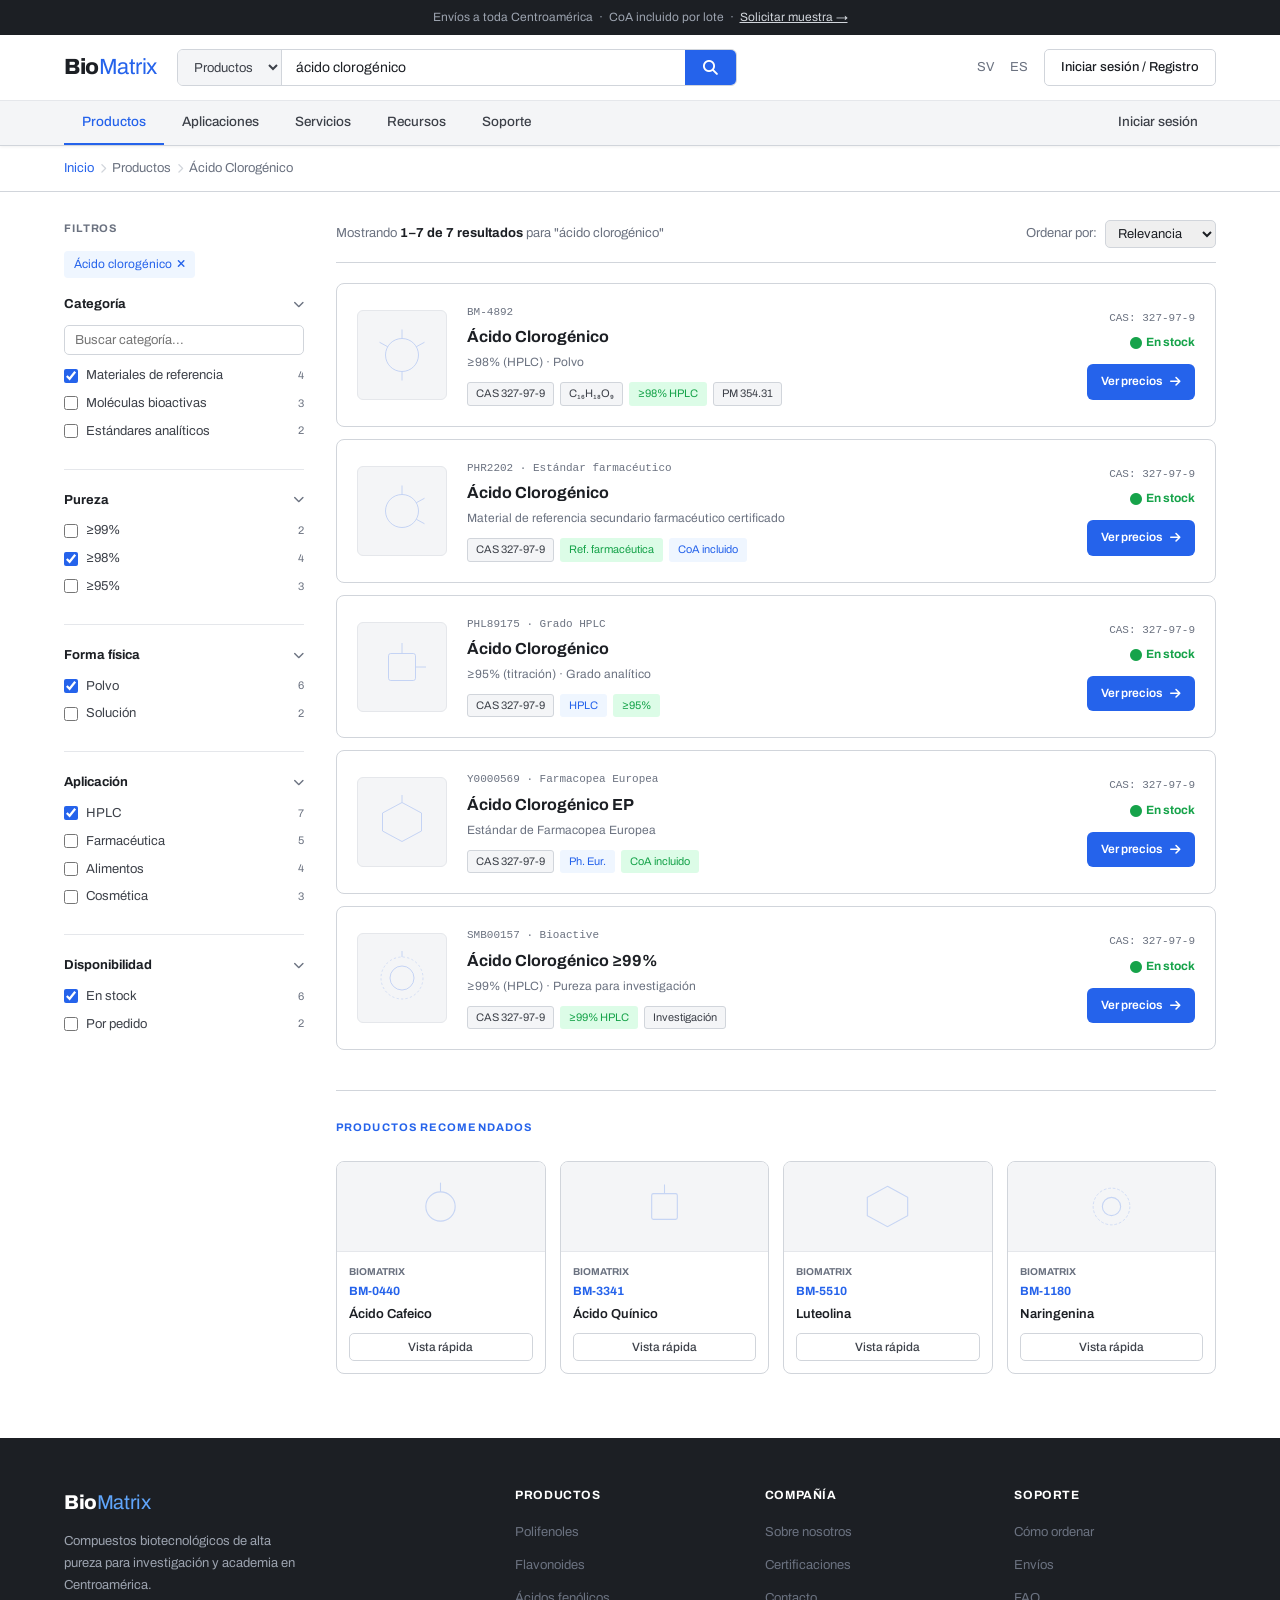
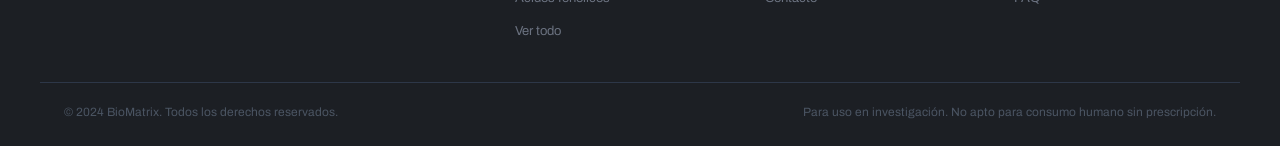
==== catalogo.html @ c0905fe7 "Add files via upload" ====
<!DOCTYPE html>
<html lang="es">
<head>
<meta charset="UTF-8">
<meta name="viewport" content="width=device-width, initial-scale=1.0">
<title>Catálogo | BioMatrix</title>
<link rel="stylesheet" href="style.css">
<link rel="stylesheet" href="https://cdnjs.cloudflare.com/ajax/libs/font-awesome/6.5.0/css/all.min.css">
</head>
<body>
<div class="topbar">Envíos a toda Centroamérica &nbsp;·&nbsp; CoA incluido por lote &nbsp;·&nbsp; <a href="contacto.html">Solicitar muestra →</a></div>
<header>
  <div class="header-top">
    <div class="logo"><a href="index.html" style="color:inherit;">Bio<span>Matrix</span></a></div>
    <div class="search-wrap">
      <select><option>Productos</option><option>CAS</option></select>
      <input type="text" placeholder="Nombre de producto, número CAS..." value="ácido clorogénico">
      <button class="search-btn"><i class="fa fa-magnifying-glass"></i></button>
    </div>
    <div class="header-actions">
      <a href="#">SV</a><a href="#">ES</a>
      <a href="contacto.html" class="btn-login">Iniciar sesión / Registro</a>
    </div>
    <button class="hamburger" onclick="document.querySelector('.mobile-nav').classList.toggle('open')"><i class="fa fa-bars"></i></button>
  </div>
  <nav class="header-nav">
    <ul>
      <li><a href="catalogo.html" class="active">Productos</a></li>
      <li><a href="#">Aplicaciones</a></li>
      <li><a href="#">Servicios</a></li>
      <li><a href="#">Recursos</a></li>
      <li><a href="#">Soporte</a></li>
      <li class="nav-right"><a href="contacto.html">Iniciar sesión</a></li>
    </ul>
  </nav>
  <div class="mobile-nav">
    <a href="index.html"><i class="fa fa-house" style="width:18px;"></i> Inicio</a>
    <a href="catalogo.html"><i class="fa fa-flask" style="width:18px;"></i> Productos</a>
    <a href="contacto.html"><i class="fa fa-envelope" style="width:18px;"></i> Contacto</a>
    <a href="contacto.html"><i class="fa fa-right-to-bracket" style="width:18px;"></i> Iniciar sesión</a>
  </div>
</header>
<div class="breadcrumb-bar">
  <div class="breadcrumb">
    <a href="index.html">Inicio</a><i class="fa fa-chevron-right"></i>
    <span>Productos</span><i class="fa fa-chevron-right"></i>
    <span>Ácido Clorogénico</span>
  </div>
</div>

<div class="catalog-layout">
  <aside class="sidebar">
    <div class="sidebar-title">Filtros</div>
    <div class="applied-filters">
      <span class="filter-tag">Ácido clorogénico <i class="fa fa-xmark"></i></span>
    </div>
    <div class="filter-group">
      <div class="filter-group-title">Categoría <i class="fa fa-chevron-down"></i></div>
      <input class="search-filter" type="text" placeholder="Buscar categoría...">
      <div class="filter-option"><input type="checkbox" id="ref" checked><label for="ref">Materiales de referencia</label><span class="filter-count">4</span></div>
      <div class="filter-option"><input type="checkbox" id="bio"><label for="bio">Moléculas bioactivas</label><span class="filter-count">3</span></div>
      <div class="filter-option"><input type="checkbox" id="std"><label for="std">Estándares analíticos</label><span class="filter-count">2</span></div>
    </div>
    <div class="filter-group">
      <div class="filter-group-title">Pureza <i class="fa fa-chevron-down"></i></div>
      <div class="filter-option"><input type="checkbox" id="p99"><label for="p99">≥99%</label><span class="filter-count">2</span></div>
      <div class="filter-option"><input type="checkbox" id="p98" checked><label for="p98">≥98%</label><span class="filter-count">4</span></div>
      <div class="filter-option"><input type="checkbox" id="p95"><label for="p95">≥95%</label><span class="filter-count">3</span></div>
    </div>
    <div class="filter-group">
      <div class="filter-group-title">Forma física <i class="fa fa-chevron-down"></i></div>
      <div class="filter-option"><input type="checkbox" id="powder" checked><label for="powder">Polvo</label><span class="filter-count">6</span></div>
      <div class="filter-option"><input type="checkbox" id="sol"><label for="sol">Solución</label><span class="filter-count">2</span></div>
    </div>
    <div class="filter-group">
      <div class="filter-group-title">Aplicación <i class="fa fa-chevron-down"></i></div>
      <div class="filter-option"><input type="checkbox" id="hplc" checked><label for="hplc">HPLC</label><span class="filter-count">7</span></div>
      <div class="filter-option"><input type="checkbox" id="pharma"><label for="pharma">Farmacéutica</label><span class="filter-count">5</span></div>
      <div class="filter-option"><input type="checkbox" id="food"><label for="food">Alimentos</label><span class="filter-count">4</span></div>
      <div class="filter-option"><input type="checkbox" id="cosm"><label for="cosm">Cosmética</label><span class="filter-count">3</span></div>
    </div>
    <div class="filter-group">
      <div class="filter-group-title">Disponibilidad <i class="fa fa-chevron-down"></i></div>
      <div class="filter-option"><input type="checkbox" id="stock" checked><label for="stock">En stock</label><span class="filter-count">6</span></div>
      <div class="filter-option"><input type="checkbox" id="order"><label for="order">Por pedido</label><span class="filter-count">2</span></div>
    </div>
  </aside>

  <main class="catalog-main">
    <div class="catalog-header">
      <div class="catalog-count">Mostrando <strong>1–7 de 7 resultados</strong> para "ácido clorogénico"</div>
      <div class="catalog-sort">
        Ordenar por:
        <select><option>Relevancia</option><option>Nombre A–Z</option><option>Pureza</option></select>
      </div>
    </div>

    <div class="product-list">
      <div class="product-row">
        <div class="pr-img"><svg viewBox="0 0 80 80" fill="none"><circle cx="40" cy="40" r="22" stroke="#2563eb" stroke-width="1.2"/><line x1="40" y1="18" x2="40" y2="6" stroke="#2563eb" stroke-width="1.2"/><line x1="40" y1="62" x2="40" y2="74" stroke="#2563eb" stroke-width="1.2"/><line x1="21" y1="29" x2="10" y2="23" stroke="#2563eb" stroke-width="1.2"/><line x1="59" y1="29" x2="70" y2="23" stroke="#2563eb" stroke-width="1.2"/></svg></div>
        <div>
          <div class="pr-ref">BM-4892</div>
          <div class="pr-name"><a href="producto.html">Ácido Clorogénico</a></div>
          <div class="pr-synonym">≥98% (HPLC) · Polvo</div>
          <div class="pr-tags">
            <span class="pr-tag">CAS 327-97-9</span>
            <span class="pr-tag">C₁₆H₁₈O₉</span>
            <span class="pr-tag green">≥98% HPLC</span>
            <span class="pr-tag">PM 354.31</span>
          </div>
        </div>
        <div class="pr-right">
          <div class="pr-cas">CAS: 327-97-9</div>
          <div class="pr-stock in"><i class="fa fa-circle"></i> En stock</div>
          <a href="producto.html" class="btn-primary" style="font-size:12px;padding:8px 14px;">Ver precios <i class="fa fa-arrow-right"></i></a>
        </div>
      </div>

      <div class="product-row">
        <div class="pr-img"><svg viewBox="0 0 80 80" fill="none"><circle cx="40" cy="40" r="22" stroke="#2563eb" stroke-width="1.2"/><line x1="40" y1="18" x2="40" y2="6" stroke="#2563eb" stroke-width="1.2"/><line x1="59" y1="29" x2="70" y2="23" stroke="#2563eb" stroke-width="1.2"/><line x1="59" y1="51" x2="70" y2="57" stroke="#2563eb" stroke-width="1.2"/></svg></div>
        <div>
          <div class="pr-ref">PHR2202 · Estándar farmacéutico</div>
          <div class="pr-name"><a href="producto.html">Ácido Clorogénico</a></div>
          <div class="pr-synonym">Material de referencia secundario farmacéutico certificado</div>
          <div class="pr-tags">
            <span class="pr-tag">CAS 327-97-9</span>
            <span class="pr-tag green">Ref. farmacéutica</span>
            <span class="pr-tag blue">CoA incluido</span>
          </div>
        </div>
        <div class="pr-right">
          <div class="pr-cas">CAS: 327-97-9</div>
          <div class="pr-stock in"><i class="fa fa-circle"></i> En stock</div>
          <a href="producto.html" class="btn-primary" style="font-size:12px;padding:8px 14px;">Ver precios <i class="fa fa-arrow-right"></i></a>
        </div>
      </div>

      <div class="product-row">
        <div class="pr-img"><svg viewBox="0 0 80 80" fill="none"><rect x="22" y="22" width="36" height="36" stroke="#2563eb" stroke-width="1.2" rx="3"/><line x1="40" y1="22" x2="40" y2="8" stroke="#2563eb" stroke-width="1.2"/><line x1="58" y1="40" x2="72" y2="40" stroke="#2563eb" stroke-width="1.2"/></svg></div>
        <div>
          <div class="pr-ref">PHL89175 · Grado HPLC</div>
          <div class="pr-name"><a href="producto.html">Ácido Clorogénico</a></div>
          <div class="pr-synonym">≥95% (titración) · Grado analítico</div>
          <div class="pr-tags">
            <span class="pr-tag">CAS 327-97-9</span>
            <span class="pr-tag blue">HPLC</span>
            <span class="pr-tag green">≥95%</span>
          </div>
        </div>
        <div class="pr-right">
          <div class="pr-cas">CAS: 327-97-9</div>
          <div class="pr-stock in"><i class="fa fa-circle"></i> En stock</div>
          <a href="producto.html" class="btn-primary" style="font-size:12px;padding:8px 14px;">Ver precios <i class="fa fa-arrow-right"></i></a>
        </div>
      </div>

      <div class="product-row">
        <div class="pr-img"><svg viewBox="0 0 80 80" fill="none"><polygon points="40,14 66,28 66,52 40,66 14,52 14,28" stroke="#2563eb" stroke-width="1.2" fill="none"/><line x1="40" y1="14" x2="40" y2="4" stroke="#2563eb" stroke-width="1.2"/></svg></div>
        <div>
          <div class="pr-ref">Y0000569 · Farmacopea Europea</div>
          <div class="pr-name"><a href="producto.html">Ácido Clorogénico EP</a></div>
          <div class="pr-synonym">Estándar de Farmacopea Europea</div>
          <div class="pr-tags">
            <span class="pr-tag">CAS 327-97-9</span>
            <span class="pr-tag blue">Ph. Eur.</span>
            <span class="pr-tag green">CoA incluido</span>
          </div>
        </div>
        <div class="pr-right">
          <div class="pr-cas">CAS: 327-97-9</div>
          <div class="pr-stock in"><i class="fa fa-circle"></i> En stock</div>
          <a href="producto.html" class="btn-primary" style="font-size:12px;padding:8px 14px;">Ver precios <i class="fa fa-arrow-right"></i></a>
        </div>
      </div>

      <div class="product-row">
        <div class="pr-img"><svg viewBox="0 0 80 80" fill="none"><circle cx="40" cy="40" r="16" stroke="#2563eb" stroke-width="1.2"/><circle cx="40" cy="40" r="28" stroke="#2563eb" stroke-width="0.8" stroke-dasharray="3 3"/><line x1="40" y1="12" x2="40" y2="4" stroke="#2563eb" stroke-width="1.2"/></svg></div>
        <div>
          <div class="pr-ref">SMB00157 · Bioactive</div>
          <div class="pr-name"><a href="producto.html">Ácido Clorogénico ≥99%</a></div>
          <div class="pr-synonym">≥99% (HPLC) · Pureza para investigación</div>
          <div class="pr-tags">
            <span class="pr-tag">CAS 327-97-9</span>
            <span class="pr-tag green">≥99% HPLC</span>
            <span class="pr-tag">Investigación</span>
          </div>
        </div>
        <div class="pr-right">
          <div class="pr-cas">CAS: 327-97-9</div>
          <div class="pr-stock in"><i class="fa fa-circle"></i> En stock</div>
          <a href="producto.html" class="btn-primary" style="font-size:12px;padding:8px 14px;">Ver precios <i class="fa fa-arrow-right"></i></a>
        </div>
      </div>
    </div>

    <div style="margin-top:40px; padding-top:28px; border-top:1px solid var(--border);">
      <div class="section-label" style="margin-bottom:14px;">Productos recomendados</div>
      <div class="recs-grid">
        <div class="rec-card"><div class="rec-img"><svg viewBox="0 0 60 60" fill="none"><circle cx="30" cy="30" r="16" stroke="#2563eb" stroke-width="1.2"/><line x1="30" y1="14" x2="30" y2="4" stroke="#2563eb" stroke-width="1.2"/></svg></div><div class="rec-body"><div class="rec-brand">BioMatrix</div><div class="rec-ref">BM-0440</div><div class="rec-name">Ácido Cafeico</div><button class="rec-btn">Vista rápida</button></div></div>
        <div class="rec-card"><div class="rec-img"><svg viewBox="0 0 60 60" fill="none"><rect x="16" y="16" width="28" height="28" stroke="#2563eb" stroke-width="1.2" rx="2"/><line x1="30" y1="16" x2="30" y2="6" stroke="#2563eb" stroke-width="1.2"/></svg></div><div class="rec-body"><div class="rec-brand">BioMatrix</div><div class="rec-ref">BM-3341</div><div class="rec-name">Ácido Quínico</div><button class="rec-btn">Vista rápida</button></div></div>
        <div class="rec-card"><div class="rec-img"><svg viewBox="0 0 60 60" fill="none"><polygon points="30,8 52,20 52,40 30,52 8,40 8,20" stroke="#2563eb" stroke-width="1.2" fill="none"/></svg></div><div class="rec-body"><div class="rec-brand">BioMatrix</div><div class="rec-ref">BM-5510</div><div class="rec-name">Luteolina</div><button class="rec-btn">Vista rápida</button></div></div>
        <div class="rec-card"><div class="rec-img"><svg viewBox="0 0 60 60" fill="none"><circle cx="30" cy="30" r="10" stroke="#2563eb" stroke-width="1.2"/><circle cx="30" cy="30" r="20" stroke="#2563eb" stroke-width="0.8" stroke-dasharray="3 2"/></svg></div><div class="rec-body"><div class="rec-brand">BioMatrix</div><div class="rec-ref">BM-1180</div><div class="rec-name">Naringenina</div><button class="rec-btn">Vista rápida</button></div></div>
      </div>
    </div>
  </main>
</div>

<footer>
  <div class="footer-top">
    <div><div class="footer-logo">Bio<span>Matrix</span></div><p class="footer-about">Compuestos biotecnológicos de alta pureza para investigación y academia en Centroamérica.</p></div>
    <div class="footer-col"><h4>Productos</h4><ul><li><a href="#">Polifenoles</a></li><li><a href="#">Flavonoides</a></li><li><a href="#">Ácidos fenólicos</a></li><li><a href="#">Ver todo</a></li></ul></div>
    <div class="footer-col"><h4>Compañía</h4><ul><li><a href="#">Sobre nosotros</a></li><li><a href="#">Certificaciones</a></li><li><a href="contacto.html">Contacto</a></li></ul></div>
    <div class="footer-col"><h4>Soporte</h4><ul><li><a href="#">Cómo ordenar</a></li><li><a href="#">Envíos</a></li><li><a href="#">FAQ</a></li></ul></div>
  </div>
  <div class="footer-bottom">
    <span>© 2024 BioMatrix. Todos los derechos reservados.</span>
    <span>Para uso en investigación. No apto para consumo humano sin prescripción.</span>
  </div>
</footer>
</body>
</html>
---- style.css ----
@import url('https://fonts.googleapis.com/css2?family=Archivo:wght@300;400;500;600;700;800&display=swap');
@import url('https://cdnjs.cloudflare.com/ajax/libs/font-awesome/6.5.0/css/all.min.css');

*, *::before, *::after { box-sizing: border-box; margin: 0; padding: 0; }

:root {
  --white: #ffffff;
  --bg: #f4f5f7;
  --bg2: #ebedf0;
  --ink: #1c1f24;
  --ink2: #3d4149;
  --muted: #6b7280;
  --accent: #2563eb;
  --accent-hover: #1d4ed8;
  --accent-light: #eff6ff;
  --border: #d1d5db;
  --border2: #e5e7eb;
  --red: #dc2626;
  --green: #16a34a;
  --font: 'Archivo', sans-serif;
}

html { scroll-behavior: smooth; }

body {
  font-family: var(--font);
  background: var(--white);
  color: var(--ink);
  font-size: 15px;
  line-height: 1.6;
  -webkit-font-smoothing: antialiased;
}

a { color: inherit; text-decoration: none; }
img { display: block; max-width: 100%; }
button { cursor: pointer; font-family: var(--font); border: none; }
ul { list-style: none; }

.container {
  max-width: 1200px;
  margin: 0 auto;
  padding: 0 24px;
}

/* TOPBAR */
.topbar {
  background: var(--ink);
  color: #9ca3af;
  font-size: 12px;
  padding: 8px 24px;
  text-align: center;
}
.topbar a { color: #d1d5db; text-decoration: underline; }

/* HEADER */
header {
  background: var(--white);
  border-bottom: 1px solid var(--border);
  position: sticky;
  top: 0;
  z-index: 200;
  box-shadow: 0 1px 3px rgba(0,0,0,0.06);
}
.header-top {
  display: flex;
  align-items: center;
  gap: 20px;
  padding: 14px 24px;
  max-width: 1200px;
  margin: 0 auto;
}
.logo {
  font-size: 22px;
  font-weight: 800;
  color: var(--ink);
  letter-spacing: -0.02em;
  flex-shrink: 0;
  white-space: nowrap;
}
.logo span { color: var(--accent); font-weight: 400; }

.search-wrap {
  flex: 1;
  display: flex;
  max-width: 560px;
  border: 1.5px solid var(--border);
  border-radius: 6px;
  overflow: hidden;
}
.search-wrap select {
  border: none;
  border-right: 1px solid var(--border);
  background: var(--bg);
  padding: 0 12px;
  font-family: var(--font);
  font-size: 13px;
  color: var(--ink2);
  outline: none;
  cursor: pointer;
  min-width: 100px;
}
.search-wrap input {
  flex: 1;
  border: none;
  padding: 10px 14px;
  font-family: var(--font);
  font-size: 14px;
  outline: none;
  color: var(--ink);
  min-width: 0;
}
.search-wrap input::placeholder { color: var(--muted); }
.search-btn {
  background: var(--accent);
  border: none;
  color: #fff;
  padding: 0 18px;
  font-size: 15px;
  display: flex;
  align-items: center;
  transition: background 0.2s;
  cursor: pointer;
}
.search-btn:hover { background: var(--accent-hover); }

.header-actions {
  display: flex;
  align-items: center;
  gap: 16px;
  margin-left: auto;
  flex-shrink: 0;
}
.header-actions a {
  font-size: 13px;
  color: var(--muted);
}
.header-actions a:hover { color: var(--ink); }
.btn-login {
  border: 1.5px solid var(--border);
  padding: 7px 16px;
  border-radius: 5px;
  font-size: 13px;
  font-weight: 500;
  color: var(--ink) !important;
  white-space: nowrap;
}
.btn-login:hover { border-color: var(--accent); color: var(--accent) !important; }

.header-nav {
  background: var(--bg);
  border-top: 1px solid var(--border2);
}
.header-nav ul {
  max-width: 1200px;
  margin: 0 auto;
  padding: 0 24px;
  display: flex;
  gap: 0;
}
.header-nav li a {
  display: block;
  padding: 10px 18px;
  font-size: 13.5px;
  font-weight: 500;
  color: var(--ink2);
  border-bottom: 2px solid transparent;
  transition: color 0.15s, border-color 0.15s;
  white-space: nowrap;
}
.header-nav li a:hover { color: var(--accent); }
.header-nav li a.active { color: var(--accent); border-bottom-color: var(--accent); }
.header-nav .nav-right { margin-left: auto; }

/* MOBILE NAV TOGGLE */
.hamburger {
  display: none;
  background: none;
  border: none;
  font-size: 20px;
  color: var(--ink);
  margin-left: auto;
  cursor: pointer;
}
.mobile-nav {
  display: none;
  flex-direction: column;
  background: var(--white);
  border-top: 1px solid var(--border);
  padding: 8px 0;
}
.mobile-nav a {
  display: block;
  padding: 12px 24px;
  font-size: 14px;
  color: var(--ink2);
  border-bottom: 1px solid var(--border2);
}
.mobile-nav.open { display: flex; }

/* HERO */
.hero {
  background: var(--bg);
  border-bottom: 1px solid var(--border);
}
.hero-inner {
  max-width: 1200px;
  margin: 0 auto;
  padding: 64px 24px 0;
  display: grid;
  grid-template-columns: 1fr 1fr;
  gap: 48px;
  align-items: end;
}
.hero-eyebrow {
  display: inline-flex;
  align-items: center;
  gap: 6px;
  background: var(--accent-light);
  color: var(--accent);
  font-size: 11px;
  font-weight: 700;
  letter-spacing: 0.08em;
  text-transform: uppercase;
  padding: 5px 10px;
  border-radius: 4px;
  margin-bottom: 20px;
}
.hero-eyebrow i { font-size: 9px; }
.hero h1 {
  font-size: clamp(36px, 5vw, 58px);
  font-weight: 800;
  line-height: 1.05;
  letter-spacing: -0.03em;
  color: var(--ink);
  margin-bottom: 18px;
}
.hero h1 span { color: var(--accent); font-weight: 300; }
.hero-desc {
  font-size: 15px;
  color: var(--muted);
  line-height: 1.7;
  max-width: 440px;
  margin-bottom: 32px;
}
.hero-ctas { display: flex; gap: 12px; flex-wrap: wrap; margin-bottom: 40px; }

.btn-primary {
  display: inline-flex;
  align-items: center;
  gap: 8px;
  background: var(--accent);
  color: #fff;
  padding: 11px 22px;
  border-radius: 6px;
  font-size: 14px;
  font-weight: 600;
  border: none;
  cursor: pointer;
  transition: background 0.2s;
  white-space: nowrap;
}
.btn-primary:hover { background: var(--accent-hover); }
.btn-secondary {
  display: inline-flex;
  align-items: center;
  gap: 8px;
  background: var(--white);
  color: var(--ink);
  padding: 11px 22px;
  border-radius: 6px;
  font-size: 14px;
  font-weight: 500;
  border: 1.5px solid var(--border);
  cursor: pointer;
  transition: border-color 0.2s, color 0.2s;
  white-space: nowrap;
}
.btn-secondary:hover { border-color: var(--accent); color: var(--accent); }

.hero-stats {
  display: flex;
  gap: 36px;
  flex-wrap: wrap;
}
.hero-stat strong {
  display: block;
  font-size: 28px;
  font-weight: 800;
  color: var(--ink);
  letter-spacing: -0.03em;
}
.hero-stat span { font-size: 12px; color: var(--muted); }

.hero-visual { align-self: end; }
.hero-cards {
  display: grid;
  grid-template-columns: 1fr 1fr;
  gap: 10px;
}
.hero-card {
  background: var(--white);
  border: 1px solid var(--border);
  border-radius: 8px 8px 0 0;
  padding: 16px;
  box-shadow: 0 2px 8px rgba(0,0,0,0.06);
}
.hero-card:nth-child(2),
.hero-card:nth-child(4) { margin-top: 20px; }
.hc-tag { font-size: 10px; font-weight: 700; text-transform: uppercase; letter-spacing: 0.07em; color: var(--accent); margin-bottom: 6px; }
.hc-name { font-size: 13px; font-weight: 600; color: var(--ink); margin-bottom: 3px; }
.hc-cas { font-size: 11px; color: var(--muted); font-family: monospace; margin-bottom: 8px; }
.hc-purity {
  display: inline-block;
  background: var(--accent-light);
  color: var(--accent);
  font-size: 10px;
  font-weight: 700;
  padding: 2px 7px;
  border-radius: 3px;
}

/* TRUST BAR */
.trust-bar {
  border-bottom: 1px solid var(--border);
  background: var(--white);
  padding: 16px 24px;
}
.trust-bar-inner {
  max-width: 1200px;
  margin: 0 auto;
  display: flex;
  align-items: center;
  justify-content: space-around;
  gap: 16px;
  flex-wrap: wrap;
}
.trust-item {
  display: flex;
  align-items: center;
  gap: 8px;
  font-size: 13px;
  font-weight: 500;
  color: var(--ink2);
}
.trust-item i { color: var(--accent); font-size: 15px; width: 20px; text-align: center; }
.trust-divider { width: 1px; height: 28px; background: var(--border); }

/* SECTIONS */
.section { padding: 64px 0; }
.section-header {
  display: flex;
  align-items: flex-end;
  justify-content: space-between;
  margin-bottom: 32px;
  gap: 16px;
  flex-wrap: wrap;
}
.section-label {
  font-size: 11px;
  font-weight: 700;
  text-transform: uppercase;
  letter-spacing: 0.1em;
  color: var(--accent);
  margin-bottom: 6px;
}
.section-title {
  font-size: clamp(22px, 3vw, 32px);
  font-weight: 800;
  letter-spacing: -0.02em;
  color: var(--ink);
  line-height: 1.15;
}
.section-title span { color: var(--accent); font-weight: 300; }
.link-all {
  font-size: 13px;
  font-weight: 600;
  color: var(--accent);
  display: flex;
  align-items: center;
  gap: 5px;
  white-space: nowrap;
}
.link-all:hover { text-decoration: underline; }

/* COMPOUND CARDS */
.compounds-grid {
  display: grid;
  grid-template-columns: repeat(4, 1fr);
  gap: 16px;
}
.compound-card {
  border: 1px solid var(--border);
  border-radius: 8px;
  overflow: hidden;
  background: var(--white);
  transition: box-shadow 0.2s, border-color 0.2s;
  display: block;
}
.compound-card:hover { box-shadow: 0 4px 16px rgba(0,0,0,0.09); border-color: var(--accent); }
.cc-img {
  background: var(--bg);
  height: 130px;
  display: flex;
  align-items: center;
  justify-content: center;
  border-bottom: 1px solid var(--border2);
  position: relative;
}
.cc-img svg { width: 90px; height: 90px; opacity: 0.2; }
.cc-badge {
  position: absolute;
  top: 8px;
  right: 8px;
  background: #dcfce7;
  color: var(--green);
  font-size: 10px;
  font-weight: 700;
  padding: 2px 7px;
  border-radius: 3px;
}
.cc-body { padding: 14px; }
.cc-ref { font-size: 11px; color: var(--muted); font-family: monospace; margin-bottom: 3px; }
.cc-name { font-size: 14px; font-weight: 700; color: var(--ink); margin-bottom: 4px; }
.cc-formula { font-family: monospace; font-size: 11px; color: var(--muted); margin-bottom: 10px; }
.cc-meta { display: flex; justify-content: space-between; align-items: center; }
.cc-purity { font-size: 12px; font-weight: 700; color: var(--green); }
.cc-link {
  font-size: 12px;
  font-weight: 600;
  color: var(--accent);
  border: 1px solid var(--accent-light);
  padding: 3px 10px;
  border-radius: 4px;
  background: var(--accent-light);
}
.cc-link:hover { background: var(--accent); color: #fff; }

/* FEATURED PRODUCT */
.featured-wrap { padding: 0 24px 64px; max-width: 1200px; margin: 0 auto; }
.featured-product {
  background: #1e2330;
  color: var(--white);
  border-radius: 10px;
  overflow: hidden;
  display: grid;
  grid-template-columns: 1fr 380px;
}
.fp-left { padding: 48px; }
.fp-eyebrow { font-size: 11px; font-weight: 700; text-transform: uppercase; letter-spacing: 0.1em; color: #60a5fa; margin-bottom: 16px; display: flex; align-items: center; gap: 6px; }
.fp-left h2 { font-size: clamp(28px, 3vw, 42px); font-weight: 800; letter-spacing: -0.03em; line-height: 1.05; margin-bottom: 14px; }
.fp-left h2 span { color: #60a5fa; font-weight: 300; }
.fp-left p { color: #9ca3af; font-size: 14px; line-height: 1.7; margin-bottom: 28px; max-width: 420px; }
.fp-specs { display: grid; grid-template-columns: repeat(4, 1fr); gap: 16px; margin-bottom: 32px; }
.fp-spec { border-left: 2px solid #374151; padding-left: 12px; }
.fp-spec-label { font-size: 10px; color: #6b7280; text-transform: uppercase; letter-spacing: 0.07em; margin-bottom: 2px; }
.fp-spec-val { font-size: 13px; font-weight: 700; color: var(--white); font-family: monospace; }
.fp-actions { display: flex; gap: 10px; flex-wrap: wrap; }
.btn-white {
  background: var(--white);
  color: var(--ink);
  padding: 10px 20px;
  border-radius: 6px;
  font-size: 14px;
  font-weight: 600;
  border: none;
  cursor: pointer;
}
.btn-white:hover { opacity: 0.9; }
.btn-outline-white {
  background: transparent;
  color: var(--white);
  padding: 10px 20px;
  border-radius: 6px;
  font-size: 14px;
  font-weight: 500;
  border: 1.5px solid #374151;
  cursor: pointer;
}
.btn-outline-white:hover { border-color: #6b7280; }
.fp-right {
  background: #161a27;
  display: flex;
  align-items: center;
  justify-content: center;
  padding: 40px;
}
.fp-molecule svg { width: 100%; max-width: 260px; height: auto; }

/* APPLICATIONS */
.applications { background: var(--bg); border-top: 1px solid var(--border); border-bottom: 1px solid var(--border); }
.apps-grid {
  display: grid;
  grid-template-columns: repeat(3, 1fr);
  gap: 0;
  border: 1px solid var(--border);
  border-radius: 8px;
  overflow: hidden;
}
.app-card {
  background: var(--white);
  padding: 28px 24px;
  border-right: 1px solid var(--border);
  border-bottom: 1px solid var(--border);
  transition: background 0.15s;
}
.app-card:hover { background: var(--bg); }
.app-card:nth-child(3n) { border-right: none; }
.app-card:nth-child(4),
.app-card:nth-child(5),
.app-card:nth-child(6) { border-bottom: none; }
.app-icon {
  width: 40px;
  height: 40px;
  background: var(--accent-light);
  border-radius: 8px;
  display: flex;
  align-items: center;
  justify-content: center;
  margin-bottom: 14px;
}
.app-icon i { color: var(--accent); font-size: 17px; }
.app-card h3 { font-size: 14px; font-weight: 700; margin-bottom: 8px; color: var(--ink); }
.app-card p { font-size: 13px; color: var(--muted); line-height: 1.6; }

/* CERTIFICATIONS */
.certs-grid {
  display: grid;
  grid-template-columns: repeat(4, 1fr);
  gap: 16px;
}
.cert-card {
  border: 1px solid var(--border);
  border-radius: 8px;
  padding: 24px 20px;
  background: var(--white);
  transition: border-color 0.2s;
}
.cert-card:hover { border-color: var(--accent); }
.cert-icon-wrap {
  width: 44px;
  height: 44px;
  background: var(--accent-light);
  border-radius: 8px;
  display: flex;
  align-items: center;
  justify-content: center;
  margin-bottom: 14px;
}
.cert-icon-wrap i { color: var(--accent); font-size: 19px; }
.cert-card h3 { font-size: 14px; font-weight: 700; margin-bottom: 6px; }
.cert-card p { font-size: 13px; color: var(--muted); line-height: 1.6; }

/* CTA */
.cta-section {
  background: var(--bg);
  border-top: 1px solid var(--border);
  text-align: center;
  padding: 80px 24px;
}
.cta-section h2 {
  font-size: clamp(28px, 4vw, 44px);
  font-weight: 800;
  letter-spacing: -0.02em;
  margin-bottom: 12px;
  color: var(--ink);
  line-height: 1.15;
}
.cta-section h2 span { color: var(--accent); font-weight: 300; }
.cta-section p { font-size: 15px; color: var(--muted); max-width: 440px; margin: 0 auto 28px; }
.cta-btns { display: flex; gap: 12px; justify-content: center; flex-wrap: wrap; }

/* FOOTER */
footer {
  background: #1c1f24;
  color: #9ca3af;
  padding: 48px 0 24px;
}
.footer-top {
  max-width: 1200px;
  margin: 0 auto;
  padding: 0 24px;
  display: grid;
  grid-template-columns: 2fr 1fr 1fr 1fr;
  gap: 48px;
  margin-bottom: 40px;
}
.footer-logo { font-size: 20px; font-weight: 800; color: var(--white); letter-spacing: -0.02em; margin-bottom: 12px; }
.footer-logo span { color: #60a5fa; font-weight: 400; }
.footer-about { font-size: 13px; line-height: 1.7; max-width: 240px; }
.footer-col h4 { font-size: 12px; font-weight: 700; color: var(--white); margin-bottom: 14px; letter-spacing: 0.05em; text-transform: uppercase; }
.footer-col ul { display: flex; flex-direction: column; gap: 9px; }
.footer-col ul a { font-size: 13px; color: #6b7280; transition: color 0.2s; }
.footer-col ul a:hover { color: var(--white); }
.footer-bottom {
  max-width: 1200px;
  margin: 0 auto;
  padding: 20px 24px 0;
  border-top: 1px solid #2d3748;
  display: flex;
  justify-content: space-between;
  align-items: center;
  font-size: 12px;
  color: #4b5563;
  flex-wrap: wrap;
  gap: 8px;
}

/* BREADCRUMB */
.breadcrumb-bar { border-bottom: 1px solid var(--border); background: var(--white); }
.breadcrumb {
  padding: 12px 24px;
  max-width: 1200px;
  margin: 0 auto;
  font-size: 13px;
  color: var(--muted);
  display: flex;
  align-items: center;
  gap: 6px;
  flex-wrap: wrap;
}
.breadcrumb a { color: var(--accent); }
.breadcrumb a:hover { text-decoration: underline; }
.breadcrumb i { font-size: 10px; color: var(--border); }

/* CATALOG PAGE */
.catalog-layout {
  max-width: 1200px;
  margin: 0 auto;
  padding: 28px 24px 64px;
  display: grid;
  grid-template-columns: 240px 1fr;
  gap: 32px;
  align-items: start;
}
.sidebar { position: sticky; top: 110px; }
.sidebar-title { font-size: 11px; font-weight: 700; color: var(--muted); text-transform: uppercase; letter-spacing: 0.08em; margin-bottom: 14px; }
.filter-group { margin-bottom: 20px; border-bottom: 1px solid var(--border2); padding-bottom: 20px; }
.filter-group:last-child { border-bottom: none; }
.filter-group-title {
  font-size: 13px;
  font-weight: 700;
  color: var(--ink);
  margin-bottom: 10px;
  display: flex;
  justify-content: space-between;
  align-items: center;
  cursor: pointer;
}
.filter-group-title i { font-size: 11px; color: var(--muted); }
.filter-option { display: flex; align-items: center; gap: 8px; margin-bottom: 7px; }
.filter-option label { font-size: 13px; color: var(--ink2); cursor: pointer; flex: 1; }
.filter-option input[type="checkbox"] { accent-color: var(--accent); width: 14px; height: 14px; flex-shrink: 0; }
.filter-count { font-size: 11px; color: var(--muted); }
.search-filter {
  width: 100%;
  border: 1px solid var(--border);
  border-radius: 5px;
  padding: 7px 10px;
  font-size: 13px;
  font-family: var(--font);
  outline: none;
  margin-bottom: 10px;
  color: var(--ink);
}
.search-filter:focus { border-color: var(--accent); }
.applied-filters { display: flex; gap: 6px; flex-wrap: wrap; margin-bottom: 16px; }
.filter-tag {
  background: var(--accent-light);
  color: var(--accent);
  font-size: 12px;
  padding: 4px 10px;
  border-radius: 4px;
  display: flex;
  align-items: center;
  gap: 5px;
}
.filter-tag i { cursor: pointer; font-size: 11px; }

.catalog-header {
  display: flex;
  align-items: center;
  justify-content: space-between;
  margin-bottom: 20px;
  padding-bottom: 14px;
  border-bottom: 1px solid var(--border);
  flex-wrap: wrap;
  gap: 10px;
}
.catalog-count { font-size: 13px; color: var(--muted); }
.catalog-count strong { color: var(--ink); }
.catalog-sort { display: flex; align-items: center; gap: 8px; font-size: 13px; color: var(--muted); }
.catalog-sort select { border: 1px solid var(--border); padding: 5px 8px; border-radius: 5px; font-size: 13px; font-family: var(--font); color: var(--ink); outline: none; }

.product-list { display: flex; flex-direction: column; gap: 12px; }
.product-row {
  border: 1px solid var(--border);
  border-radius: 8px;
  padding: 20px;
  display: grid;
  grid-template-columns: 90px 1fr auto;
  gap: 20px;
  align-items: center;
  background: var(--white);
  transition: border-color 0.15s, box-shadow 0.15s;
}
.product-row:hover { border-color: var(--accent); box-shadow: 0 2px 10px rgba(0,0,0,0.07); }
.pr-img {
  width: 90px;
  height: 90px;
  background: var(--bg);
  border-radius: 6px;
  border: 1px solid var(--border2);
  display: flex;
  align-items: center;
  justify-content: center;
  flex-shrink: 0;
}
.pr-img svg { width: 60px; height: 60px; opacity: 0.25; }
.pr-ref { font-size: 11px; color: var(--muted); font-family: monospace; margin-bottom: 3px; }
.pr-name { font-size: 16px; font-weight: 700; color: var(--ink); margin-bottom: 3px; }
.pr-name a:hover { color: var(--accent); }
.pr-synonym { font-size: 12px; color: var(--muted); margin-bottom: 10px; }
.pr-tags { display: flex; gap: 6px; flex-wrap: wrap; }
.pr-tag {
  font-size: 11px;
  padding: 2px 8px;
  border-radius: 3px;
  background: var(--bg);
  color: var(--ink2);
  border: 1px solid var(--border);
}
.pr-tag.blue { background: var(--accent-light); color: var(--accent); border-color: transparent; }
.pr-tag.green { background: #dcfce7; color: var(--green); border-color: transparent; }
.pr-right { text-align: right; flex-shrink: 0; min-width: 110px; }
.pr-cas { font-size: 11px; color: var(--muted); font-family: monospace; margin-bottom: 6px; }
.pr-stock { font-size: 12px; font-weight: 700; margin-bottom: 12px; display: flex; align-items: center; gap: 4px; justify-content: flex-end; }
.pr-stock.in i { color: var(--green); }
.pr-stock.in { color: var(--green); }
.pr-stock.out i { color: var(--red); }
.pr-stock.out { color: var(--red); }

/* PRODUCT DETAIL */
.product-detail {
  max-width: 1200px;
  margin: 0 auto;
  padding: 28px 24px 64px;
  display: grid;
  grid-template-columns: 360px 1fr 240px;
  gap: 36px;
  align-items: start;
}
.pd-left { position: sticky; top: 110px; }
.pd-main-img {
  border: 1px solid var(--border);
  border-radius: 8px;
  background: var(--bg);
  height: 260px;
  display: flex;
  align-items: center;
  justify-content: center;
  margin-bottom: 10px;
}
.pd-main-img svg { width: 160px; height: 160px; opacity: 0.3; }
.pd-thumbs { display: flex; gap: 6px; margin-bottom: 20px; }
.pd-thumb {
  width: 56px;
  height: 56px;
  border: 1.5px solid var(--border);
  border-radius: 6px;
  background: var(--bg);
  cursor: pointer;
  display: flex;
  align-items: center;
  justify-content: center;
  font-size: 11px;
  color: var(--muted);
  font-weight: 600;
}
.pd-thumb.active { border-color: var(--accent); color: var(--accent); }
.pd-key-docs { margin-bottom: 20px; }
.pd-key-docs-title { font-size: 11px; font-weight: 700; color: var(--muted); text-transform: uppercase; letter-spacing: 0.07em; margin-bottom: 10px; }
.pd-doc-tags { display: flex; gap: 6px; flex-wrap: wrap; margin-bottom: 8px; }
.pd-doc-tag {
  border: 1px solid var(--accent);
  color: var(--accent);
  font-size: 12px;
  font-weight: 600;
  padding: 4px 10px;
  border-radius: 4px;
  cursor: pointer;
}
.pd-doc-tag:hover { background: var(--accent-light); }
.pd-view-all { font-size: 12px; color: var(--accent); font-weight: 600; }
.pd-skip { }
.pd-skip-title { font-size: 11px; font-weight: 700; color: var(--muted); text-transform: uppercase; letter-spacing: 0.07em; margin-bottom: 10px; }
.pd-skip ul { display: flex; flex-direction: column; gap: 7px; }
.pd-skip ul a { font-size: 13px; color: var(--accent); }
.pd-skip ul a:hover { text-decoration: underline; }

.pd-ref { font-size: 12px; color: var(--muted); font-family: monospace; margin-bottom: 3px; display: flex; align-items: center; gap: 10px; }
.pd-brand { font-size: 12px; font-weight: 700; color: var(--accent); }
.pd-name { font-size: clamp(24px, 3vw, 36px); font-weight: 800; letter-spacing: -0.02em; line-height: 1.1; margin-bottom: 6px; }
.pd-assay { font-size: 14px; color: var(--muted); margin-bottom: 12px; }
.pd-synonyms { font-size: 13px; color: var(--muted); margin-bottom: 18px; line-height: 1.6; }
.pd-synonyms strong { color: var(--ink2); }
.pd-sign-in {
  background: var(--accent-light);
  border: 1px solid #bfdbfe;
  border-radius: 6px;
  padding: 12px 16px;
  margin-bottom: 20px;
  font-size: 13px;
  color: var(--accent);
}
.pd-sign-in a { font-weight: 700; color: var(--accent); }
.pd-pricing-box {
  background: var(--bg);
  border: 1px solid var(--border);
  border-radius: 8px;
  padding: 20px;
  margin-bottom: 16px;
}
.pd-pricing-label { font-size: 11px; font-weight: 700; color: var(--muted); text-transform: uppercase; letter-spacing: 0.07em; margin-bottom: 14px; }
.pd-price-row {
  display: flex;
  justify-content: space-between;
  align-items: center;
  padding: 10px 0;
  border-bottom: 1px solid var(--border2);
  cursor: pointer;
  gap: 10px;
}
.pd-price-row:last-child { border-bottom: none; }
.pd-price-row input[type="radio"] { accent-color: var(--accent); flex-shrink: 0; }
.pd-price-size { font-size: 13px; font-weight: 500; flex: 1; }
.pd-price-val { font-size: 14px; font-weight: 700; color: var(--accent); font-family: monospace; }
.pd-add-btn {
  width: 100%;
  background: var(--accent);
  color: #fff;
  border: none;
  padding: 12px;
  border-radius: 6px;
  font-size: 14px;
  font-weight: 700;
  margin-bottom: 8px;
  cursor: pointer;
  transition: background 0.2s;
}
.pd-add-btn:hover { background: var(--accent-hover); }
.pd-quote-btn {
  width: 100%;
  background: var(--white);
  color: var(--ink);
  border: 1.5px solid var(--border);
  padding: 10px;
  border-radius: 6px;
  font-size: 13px;
  font-weight: 500;
  cursor: pointer;
}
.pd-quote-btn:hover { border-color: var(--accent); color: var(--accent); }

.pd-about { margin: 28px 0; }
.pd-about h2 { font-size: 18px; font-weight: 700; margin-bottom: 14px; }
.pd-table { width: 100%; border-collapse: collapse; border: 1px solid var(--border); border-radius: 8px; overflow: hidden; }
.pd-table tr:nth-child(odd) { background: var(--bg); }
.pd-table td { padding: 10px 14px; font-size: 13px; border-bottom: 1px solid var(--border2); }
.pd-table tr:last-child td { border-bottom: none; }
.pd-table td:first-child { font-weight: 500; color: var(--muted); width: 190px; }
.pd-table a { color: var(--accent); }

.pd-right {}
.pd-aside-box {
  border: 1px solid var(--border);
  border-radius: 8px;
  padding: 16px;
  background: var(--white);
  margin-bottom: 12px;
}
.pd-aside-title { font-size: 13px; font-weight: 700; margin-bottom: 8px; color: var(--ink); display: flex; align-items: center; gap: 7px; }
.pd-aside-title i { color: var(--accent); font-size: 14px; }
.pd-aside-text { font-size: 12.5px; color: var(--muted); line-height: 1.6; margin-bottom: 10px; }
.pd-aside-link { font-size: 13px; color: var(--accent); font-weight: 600; display: block; margin-top: 4px; }
.pd-aside-link:hover { text-decoration: underline; }

.recommended { padding: 48px 0; border-top: 1px solid var(--border); background: var(--bg); }
.recs-grid { display: grid; grid-template-columns: repeat(4, 1fr); gap: 14px; margin-top: 24px; }
.rec-card {
  background: var(--white);
  border: 1px solid var(--border);
  border-radius: 8px;
  overflow: hidden;
  transition: border-color 0.15s, box-shadow 0.15s;
}
.rec-card:hover { border-color: var(--accent); box-shadow: 0 2px 8px rgba(0,0,0,0.07); }
.rec-img { height: 90px; background: var(--bg); display: flex; align-items: center; justify-content: center; border-bottom: 1px solid var(--border2); }
.rec-img svg { width: 55px; height: 55px; opacity: 0.22; }
.rec-body { padding: 12px; }
.rec-brand { font-size: 10px; font-weight: 700; color: var(--muted); text-transform: uppercase; margin-bottom: 2px; }
.rec-ref { font-size: 12px; color: var(--accent); font-weight: 700; margin-bottom: 3px; }
.rec-name { font-size: 13px; font-weight: 600; color: var(--ink); }
.rec-btn {
  width: 100%;
  margin-top: 8px;
  border: 1px solid var(--border);
  background: var(--white);
  padding: 6px;
  border-radius: 5px;
  font-size: 12px;
  font-weight: 500;
  color: var(--ink2);
  cursor: pointer;
}
.rec-btn:hover { border-color: var(--accent); color: var(--accent); }

/* CONTACT */
.contact-layout {
  max-width: 1200px;
  margin: 0 auto;
  padding: 40px 24px 64px;
  display: grid;
  grid-template-columns: 1fr 300px;
  gap: 48px;
  align-items: start;
}
.contact-title { font-size: clamp(26px, 3.5vw, 40px); font-weight: 800; letter-spacing: -0.02em; line-height: 1.1; margin-bottom: 6px; }
.contact-title span { color: var(--accent); font-weight: 300; }
.contact-sub { font-size: 14px; color: var(--muted); margin-bottom: 28px; }
.form-grid { display: grid; grid-template-columns: 1fr 1fr; gap: 16px; }
.form-group { display: flex; flex-direction: column; gap: 5px; }
.form-group.full { grid-column: 1 / -1; }
.form-group label { font-size: 13px; font-weight: 600; color: var(--ink2); }
.form-group input,
.form-group select,
.form-group textarea {
  border: 1px solid var(--border);
  border-radius: 6px;
  padding: 10px 12px;
  font-size: 14px;
  font-family: var(--font);
  color: var(--ink);
  outline: none;
  background: var(--white);
  transition: border-color 0.15s;
}
.form-group input:focus,
.form-group select:focus,
.form-group textarea:focus { border-color: var(--accent); }
.form-group input::placeholder,
.form-group textarea::placeholder { color: var(--muted); }
.form-group textarea { resize: vertical; }
.form-submit { margin-top: 20px; }
.form-note { font-size: 12px; color: var(--muted); margin-top: 10px; }
.check-row { display: flex; flex-direction: column; gap: 9px; }
.check-label { display: flex; align-items: center; gap: 9px; font-size: 13px; color: var(--ink2); cursor: pointer; }
.check-label input { accent-color: var(--accent); width: 14px; height: 14px; flex-shrink: 0; }
.ca-block { border: 1px solid var(--border); border-radius: 8px; overflow: hidden; margin-bottom: 14px; }
.ca-block-head { background: var(--bg); padding: 12px 16px; font-size: 13px; font-weight: 700; border-bottom: 1px solid var(--border); display: flex; align-items: center; gap: 7px; }
.ca-block-head i { color: var(--accent); font-size: 13px; }
.ca-block-body { padding: 16px; display: flex; flex-direction: column; gap: 12px; }
.ca-item-label { font-size: 11px; font-weight: 700; text-transform: uppercase; letter-spacing: 0.07em; color: var(--muted); margin-bottom: 2px; }
.ca-item-val { font-size: 13px; color: var(--ink2); }

/* ── RESPONSIVE ── */
@media (max-width: 1024px) {
  .compounds-grid { grid-template-columns: repeat(2, 1fr); }
  .certs-grid { grid-template-columns: repeat(2, 1fr); }
  .hero-inner { grid-template-columns: 1fr; padding-bottom: 40px; }
  .hero-visual { display: none; }
  .featured-product { grid-template-columns: 1fr; }
  .fp-right { display: none; }
  .fp-specs { grid-template-columns: repeat(2, 1fr); }
  .product-detail { grid-template-columns: 300px 1fr; }
  .pd-right { display: none; }
  .footer-top { grid-template-columns: 1fr 1fr; gap: 28px; }
  .recs-grid { grid-template-columns: repeat(2, 1fr); }
}

@media (max-width: 768px) {
  .topbar { font-size: 11px; padding: 6px 16px; }
  .header-top { padding: 12px 16px; gap: 12px; }
  .header-actions { display: none; }
  .hamburger { display: block; }
  .header-nav { display: none; }
  .search-wrap { max-width: 100%; }
  .search-wrap select { display: none; }

  .hero-inner { padding: 40px 24px 40px; }
  .hero h1 { font-size: 36px; }
  .hero-ctas { flex-direction: column; }
  .hero-ctas .btn-primary,
  .hero-ctas .btn-secondary { width: 100%; justify-content: center; }
  .hero-stats { gap: 20px; }

  .trust-bar-inner { justify-content: flex-start; gap: 12px; }
  .trust-divider { display: none; }
  .trust-item { font-size: 12px; }

  .section { padding: 40px 0; }
  .compounds-grid { grid-template-columns: 1fr 1fr; gap: 10px; }
  .apps-grid { grid-template-columns: 1fr; }
  .app-card { border-right: none !important; }
  .app-card:nth-child(n) { border-bottom: 1px solid var(--border); }
  .app-card:last-child { border-bottom: none; }
  .certs-grid { grid-template-columns: 1fr 1fr; gap: 10px; }
  .featured-wrap { padding: 0 16px 40px; }
  .fp-left { padding: 28px; }
  .fp-specs { grid-template-columns: 1fr 1fr; }

  .catalog-layout { grid-template-columns: 1fr; padding: 20px 16px 48px; }
  .sidebar { display: none; }
  .product-row { grid-template-columns: 72px 1fr; gap: 14px; }
  .pr-right { display: none; }

  .product-detail { grid-template-columns: 1fr; padding: 20px 16px 48px; gap: 24px; }
  .pd-left { position: static; }
  .pd-main-img { height: 200px; }

  .contact-layout { grid-template-columns: 1fr; padding: 24px 16px 48px; }
  .form-grid { grid-template-columns: 1fr; }
  .form-group.full { grid-column: 1; }

  .footer-top { grid-template-columns: 1fr; gap: 28px; padding: 0 16px; }
  .footer-bottom { flex-direction: column; text-align: center; padding: 20px 16px 0; }

  .recs-grid { grid-template-columns: 1fr 1fr; }

  .cta-section { padding: 48px 16px; }
  .cta-btns { flex-direction: column; align-items: center; }
  .cta-btns .btn-primary,
  .cta-btns .btn-secondary { width: 100%; max-width: 320px; justify-content: center; }
}

@media (max-width: 480px) {
  .compounds-grid { grid-template-columns: 1fr; }
  .certs-grid { grid-template-columns: 1fr; }
  .recs-grid { grid-template-columns: 1fr; }
  .hero-stats { flex-direction: column; gap: 14px; }
  .trust-bar-inner { flex-direction: column; align-items: flex-start; gap: 10px; }
  .fp-specs { grid-template-columns: 1fr 1fr; }
  .product-row { grid-template-columns: 1fr; }
  .pr-img { display: none; }
}
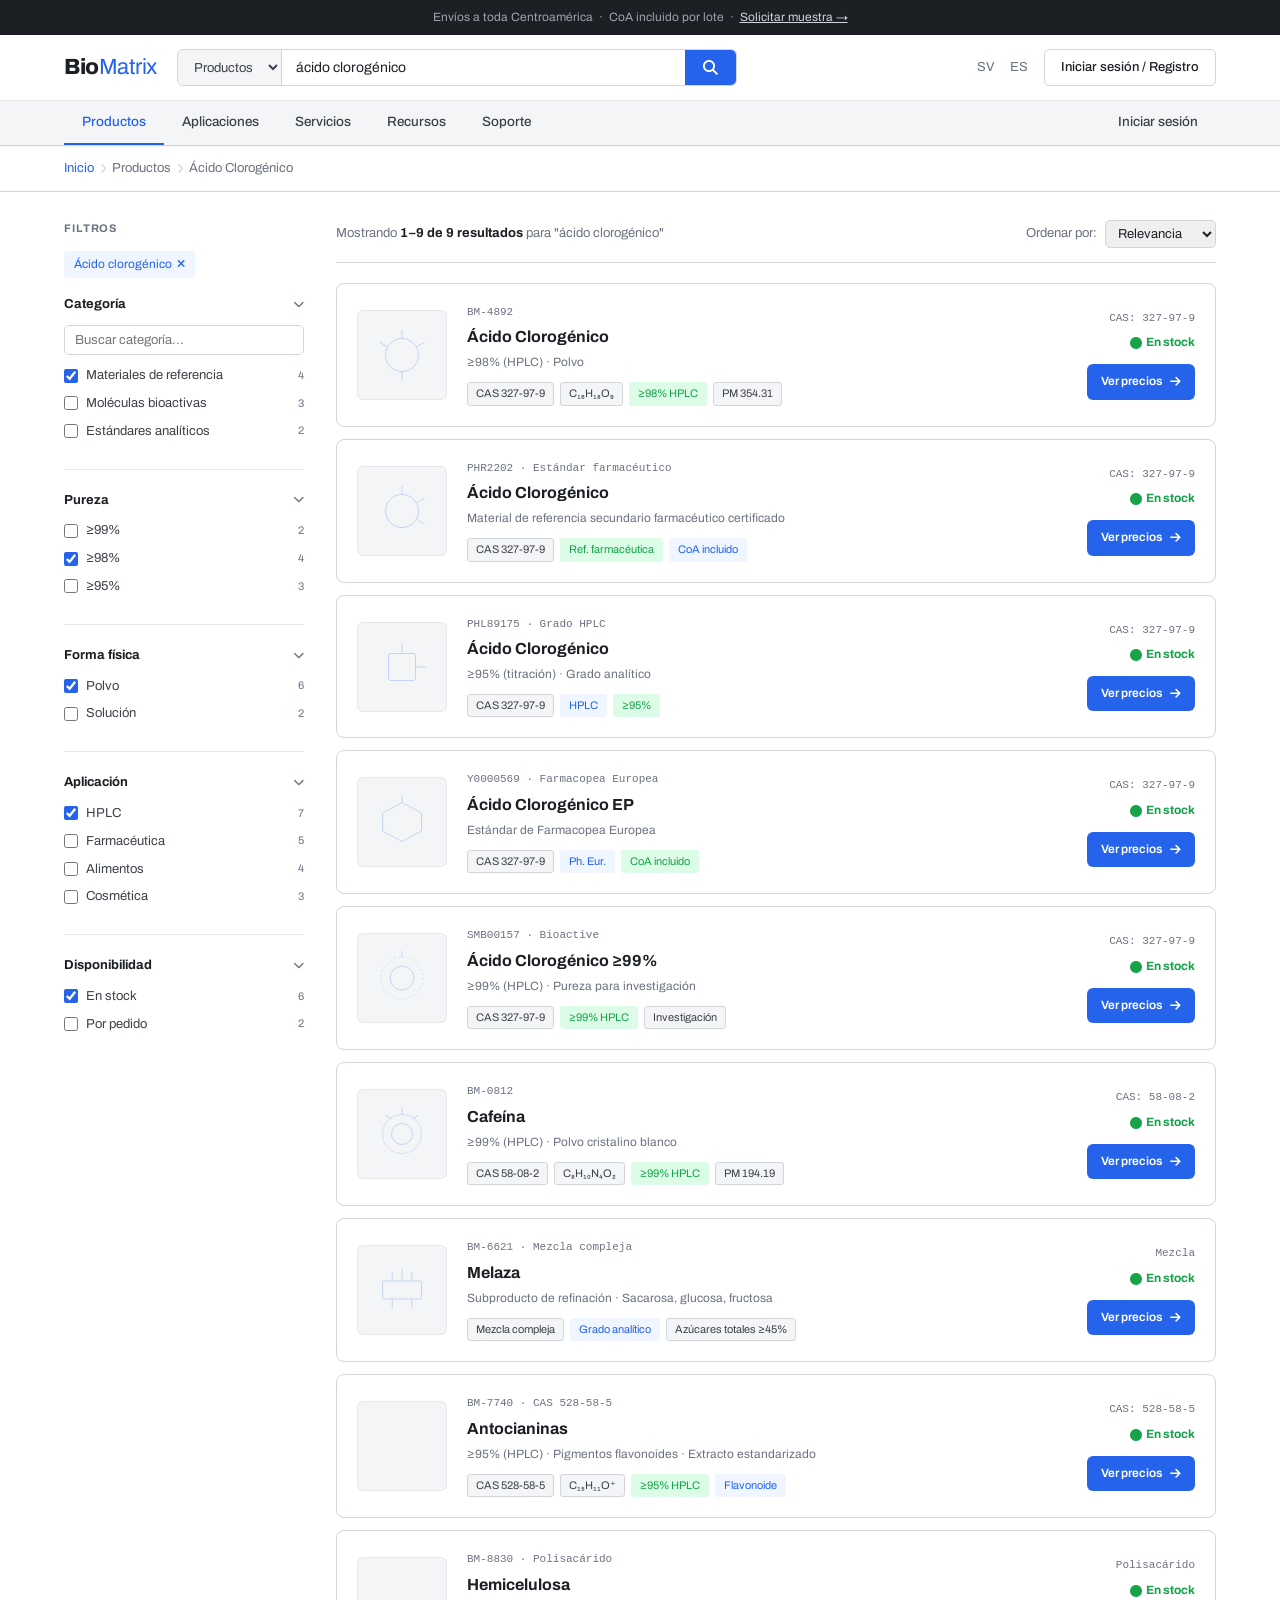
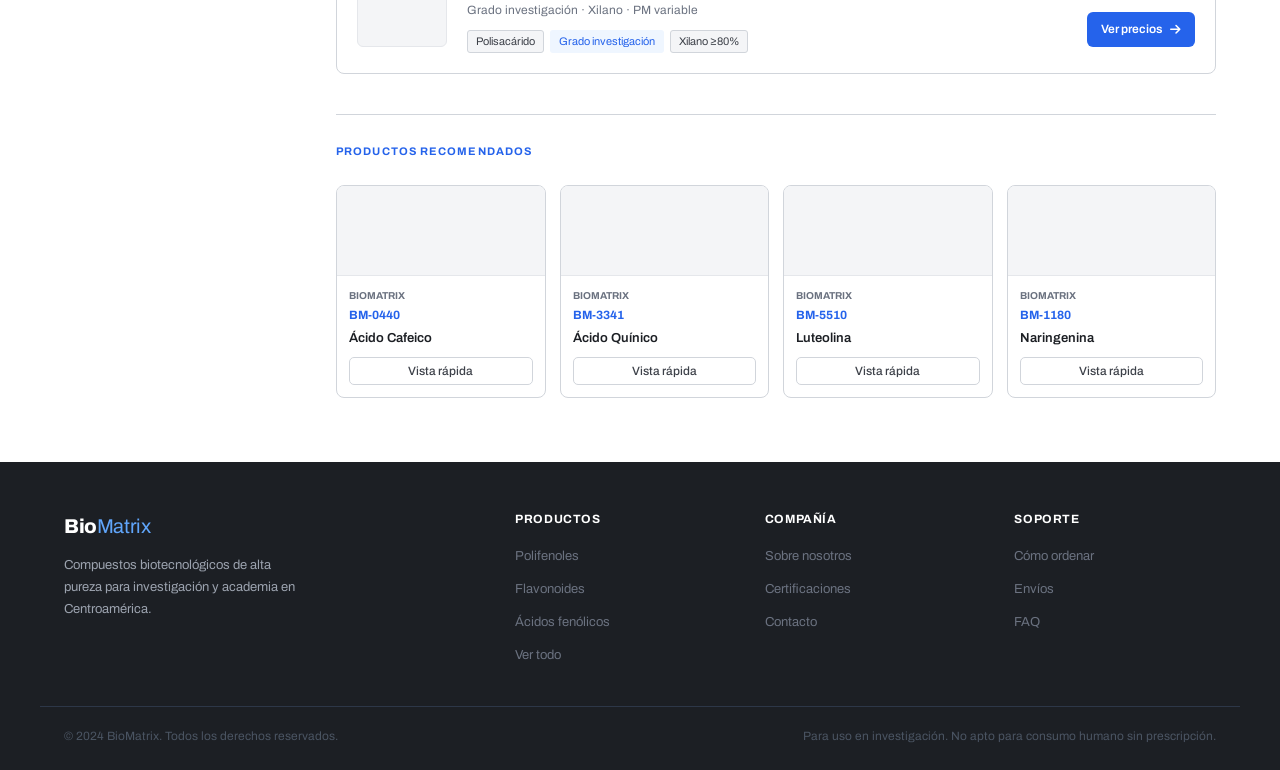
==== commit 25f61bba: "Add files via upload" ====
--- a/catalogo.html
+++ b/catalogo.html
@@ -88,7 +88,7 @@
 
   <main class="catalog-main">
     <div class="catalog-header">
-      <div class="catalog-count">Mostrando <strong>1–7 de 7 resultados</strong> para "ácido clorogénico"</div>
+      <div class="catalog-count">Mostrando <strong>1–9 de 9 resultados</strong> para "ácido clorogénico"</div>
       <div class="catalog-sort">
         Ordenar por:
         <select><option>Relevancia</option><option>Nombre A–Z</option><option>Pureza</option></select>
@@ -191,6 +191,85 @@
           <a href="producto.html" class="btn-primary" style="font-size:12px;padding:8px 14px;">Ver precios <i class="fa fa-arrow-right"></i></a>
         </div>
       </div>
+
+      <div class="product-row">
+        <div class="pr-img"><svg viewBox="0 0 80 80" fill="none"><circle cx="40" cy="40" r="14" stroke="#2563eb" stroke-width="1.2"/><circle cx="40" cy="40" r="26" stroke="#2563eb" stroke-width="0.8"/><line x1="40" y1="14" x2="40" y2="4" stroke="#2563eb" stroke-width="1.2"/><line x1="54" y1="20" x2="62" y2="15" stroke="#2563eb" stroke-width="1.2"/><line x1="26" y1="20" x2="18" y2="15" stroke="#2563eb" stroke-width="1.2"/></svg></div>
+        <div>
+          <div class="pr-ref">BM-0812</div>
+          <div class="pr-name"><a href="producto.html">Cafeína</a></div>
+          <div class="pr-synonym">≥99% (HPLC) · Polvo cristalino blanco</div>
+          <div class="pr-tags">
+            <span class="pr-tag">CAS 58-08-2</span>
+            <span class="pr-tag">C₈H₁₀N₄O₂</span>
+            <span class="pr-tag green">≥99% HPLC</span>
+            <span class="pr-tag">PM 194.19</span>
+          </div>
+        </div>
+        <div class="pr-right">
+          <div class="pr-cas">CAS: 58-08-2</div>
+          <div class="pr-stock in"><i class="fa fa-circle"></i> En stock</div>
+          <a href="producto.html" class="btn-primary" style="font-size:12px;padding:8px 14px;">Ver precios <i class="fa fa-arrow-right"></i></a>
+        </div>
+      </div>
+
+      <div class="product-row">
+        <div class="pr-img"><svg viewBox="0 0 80 80" fill="none"><rect x="14" y="28" width="52" height="24" stroke="#2563eb" stroke-width="1.2" rx="2"/><line x1="27" y1="28" x2="27" y2="16" stroke="#2563eb" stroke-width="1.2"/><line x1="40" y1="28" x2="40" y2="12" stroke="#2563eb" stroke-width="1.2"/><line x1="53" y1="28" x2="53" y2="16" stroke="#2563eb" stroke-width="1.2"/><line x1="27" y1="52" x2="27" y2="64" stroke="#2563eb" stroke-width="1.2"/><line x1="53" y1="52" x2="53" y2="64" stroke="#2563eb" stroke-width="1.2"/></svg></div>
+        <div>
+          <div class="pr-ref">BM-6621 · Mezcla compleja</div>
+          <div class="pr-name"><a href="producto.html">Melaza</a></div>
+          <div class="pr-synonym">Subproducto de refinación · Sacarosa, glucosa, fructosa</div>
+          <div class="pr-tags">
+            <span class="pr-tag">Mezcla compleja</span>
+            <span class="pr-tag blue">Grado analítico</span>
+            <span class="pr-tag">Azúcares totales ≥45%</span>
+          </div>
+        </div>
+        <div class="pr-right">
+          <div class="pr-cas">Mezcla</div>
+          <div class="pr-stock in"><i class="fa fa-circle"></i> En stock</div>
+          <a href="producto.html" class="btn-primary" style="font-size:12px;padding:8px 14px;">Ver precios <i class="fa fa-arrow-right"></i></a>
+        </div>
+      </div>
+
+      <div class="product-row">
+        <div class="pr-img"><svg viewBox="0 0 80 80" fill="none"><circle cx="28" cy="40" width="1.2" r="14" stroke="#2563eb" stroke-width="1.2"/><circle cx="52" cy="40" r="14" stroke="#2563eb" stroke-width="1.2"/><line x1="28" y1="26" x2="28" y2="14" stroke="#2563eb" stroke-width="1.2"/><line x1="52" y1="26" x2="52" y2="14" stroke="#2563eb" stroke-width="1.2"/><line x1="28" y1="54" x2="28" y2="66" stroke="#2563eb" stroke-width="1.2"/><line x1="52" y1="54" x2="52" y2="66" stroke="#2563eb" stroke-width="1.2"/></svg></div>
+        <div>
+          <div class="pr-ref">BM-7740 · CAS 528-58-5</div>
+          <div class="pr-name"><a href="producto.html">Antocianinas</a></div>
+          <div class="pr-synonym">≥95% (HPLC) · Pigmentos flavonoides · Extracto estandarizado</div>
+          <div class="pr-tags">
+            <span class="pr-tag">CAS 528-58-5</span>
+            <span class="pr-tag">C₁₅H₁₁O⁺</span>
+            <span class="pr-tag green">≥95% HPLC</span>
+            <span class="pr-tag blue">Flavonoide</span>
+          </div>
+        </div>
+        <div class="pr-right">
+          <div class="pr-cas">CAS: 528-58-5</div>
+          <div class="pr-stock in"><i class="fa fa-circle"></i> En stock</div>
+          <a href="producto.html" class="btn-primary" style="font-size:12px;padding:8px 14px;">Ver precios <i class="fa fa-arrow-right"></i></a>
+        </div>
+      </div>
+
+      <div class="product-row">
+        <div class="pr-img"><svg viewBox="0 0 80 80" fill="none"><line x1="10" y1="40" x2="70" y2="40" stroke="#2563eb" stroke-width="1.2"/><line x1="20" y1="28" x2="20" y2="52" stroke="#2563eb" stroke-width="1.2"/><line x1="33" y1="24" x2="33" y2="56" stroke="#2563eb" stroke-width="1.2"/><line x1="46" y1="28" x2="46" y2="52" stroke="#2563eb" stroke-width="1.2"/><line x1="59" y1="24" x2="59" y2="56" stroke="#2563eb" stroke-width="1.2"/><line x1="20" y1="28" x2="33" y2="24" stroke="#2563eb" stroke-width="0.8"/><line x1="33" y1="24" x2="46" y2="28" stroke="#2563eb" stroke-width="0.8"/><line x1="46" y1="28" x2="59" y2="24" stroke="#2563eb" stroke-width="0.8"/></svg></div>
+        <div>
+          <div class="pr-ref">BM-8830 · Polisacárido</div>
+          <div class="pr-name"><a href="producto.html">Hemicelulosa</a></div>
+          <div class="pr-synonym">Grado investigación · Xilano · PM variable</div>
+          <div class="pr-tags">
+            <span class="pr-tag">Polisacárido</span>
+            <span class="pr-tag blue">Grado investigación</span>
+            <span class="pr-tag">Xilano ≥80%</span>
+          </div>
+        </div>
+        <div class="pr-right">
+          <div class="pr-cas">Polisacárido</div>
+          <div class="pr-stock in"><i class="fa fa-circle"></i> En stock</div>
+          <a href="producto.html" class="btn-primary" style="font-size:12px;padding:8px 14px;">Ver precios <i class="fa fa-arrow-right"></i></a>
+        </div>
+      </div>
+
     </div>
 
     <div style="margin-top:40px; padding-top:28px; border-top:1px solid var(--border);">
